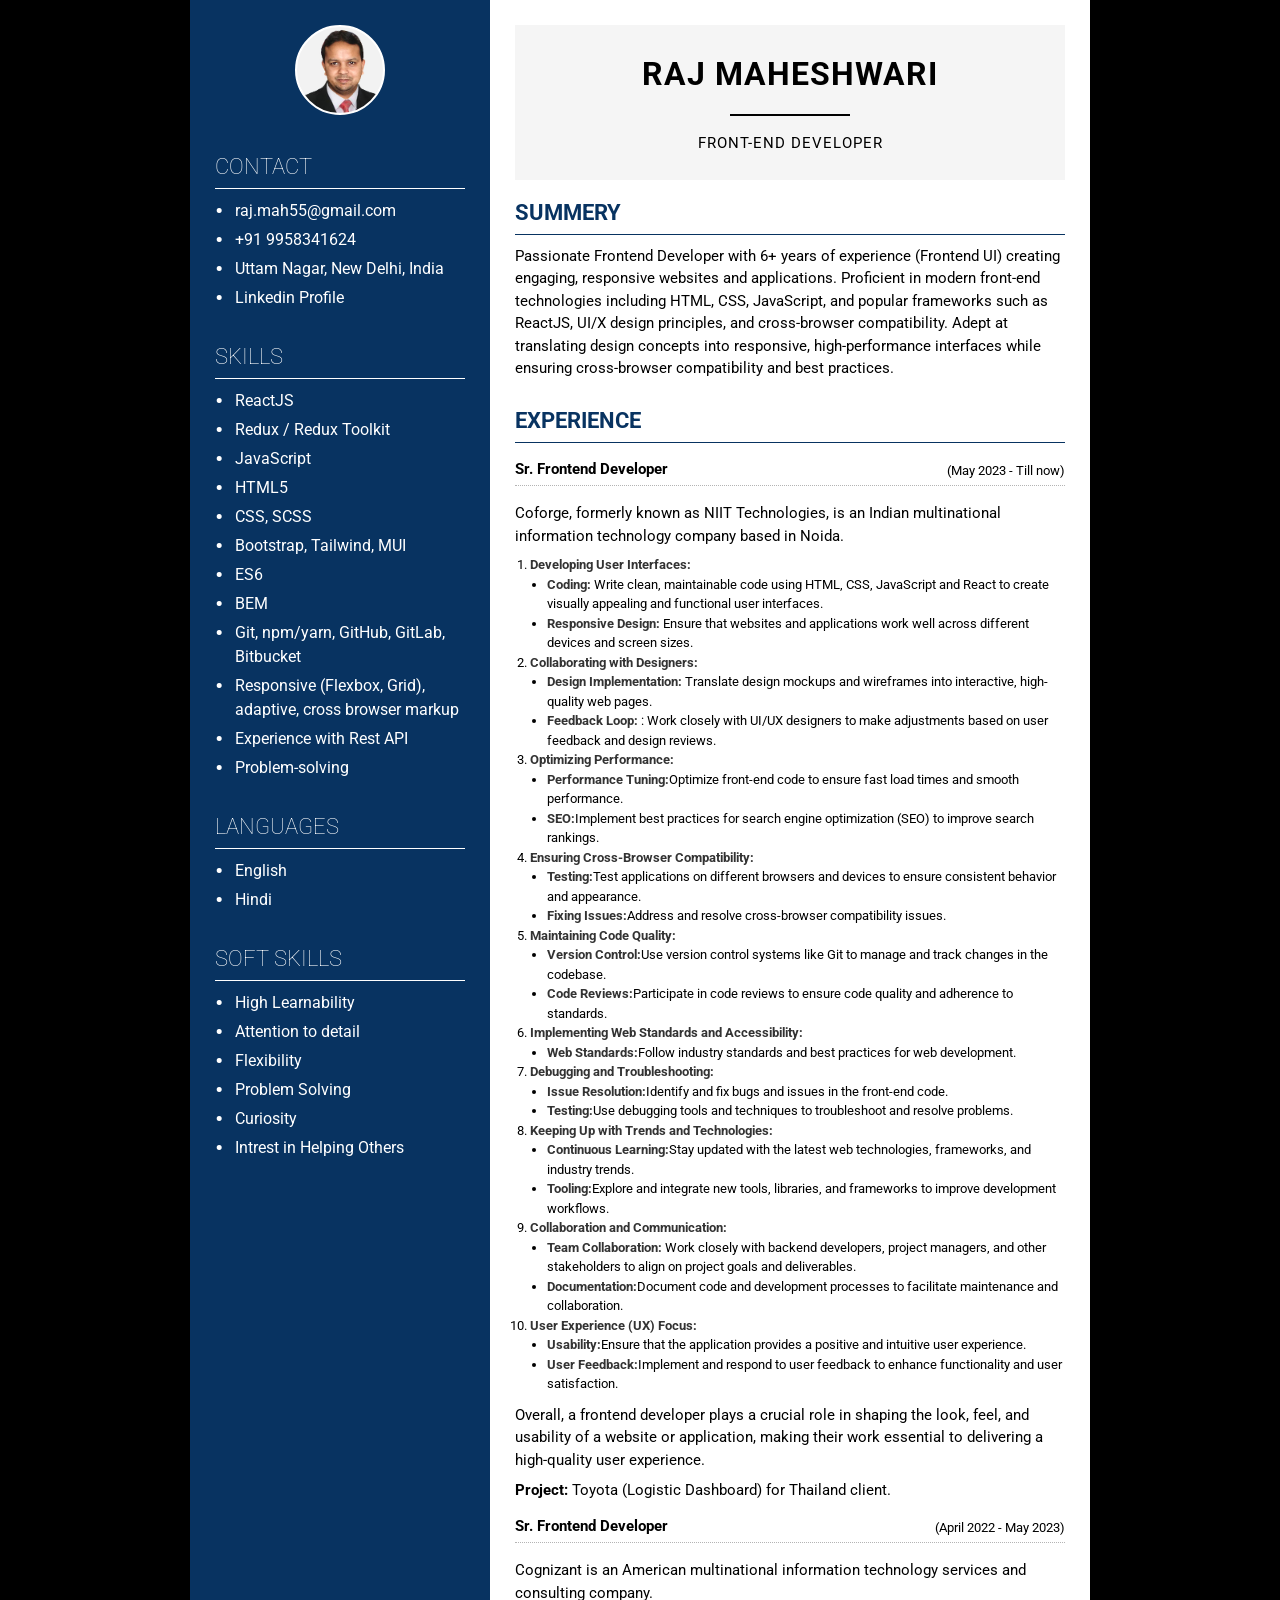
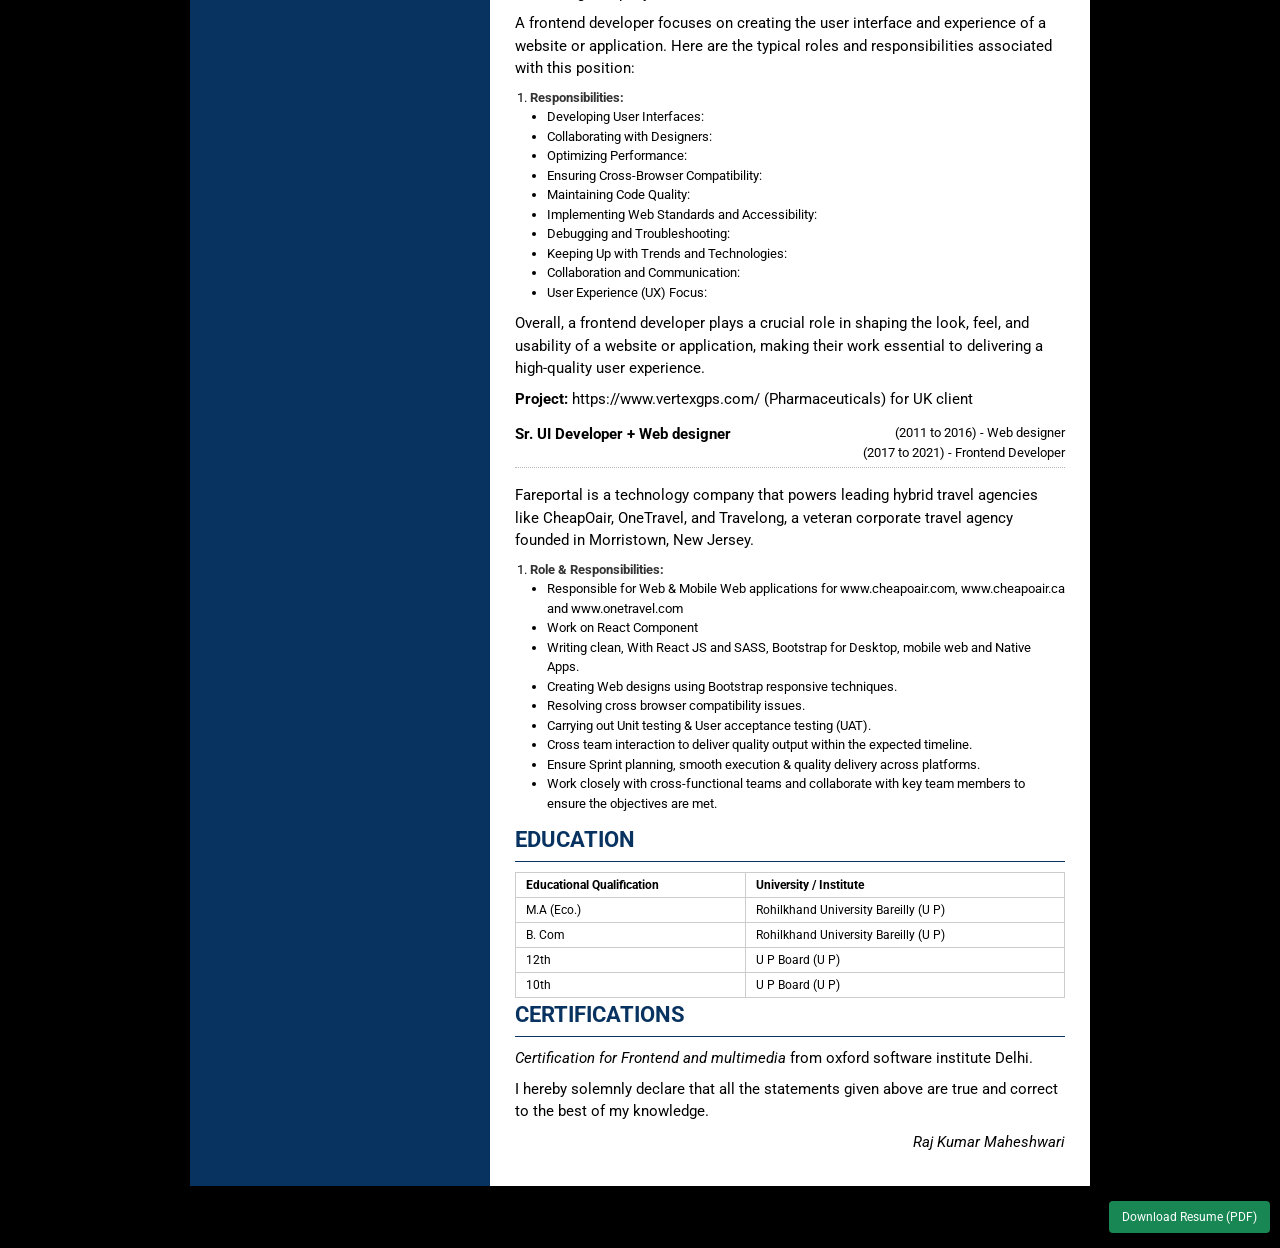
==== index.html @ e722a9d8 "index file" ====
<!DOCTYPE html>
<html lang="en">

<head>
    <meta charset="UTF-8">
    <meta name="viewport" content="width=device-width, initial-scale=1.0">
    <title>Resume: Raj Kumar Maheshwari</title>
    <link rel="stylesheet" href="resume.css">
</head>

<body>
    <main id="content">
        <section>
            <aside>
                <div class="left__block left__block--img--set">
                    <div class="profile__photo" title="Raj Maheshwari"></div>
                    <!-- <img src="./Raj-photo2.jpg" alt="" class="left__block--img" /> -->
                </div>
                <div class="left__block left__block--contact--sec">
                    <h3>CONTACT</h3>
                    <ul class="contact--sec">
                        <li>raj.mah55@gmail.com</li>
                        <li>+91 9958341624</li>
                        <li>Uttam Nagar, New Delhi, India</li>
                        <li><a href="https://www.linkedin.com/in/raj-maheshwari-48b32923/" target="_blank">Linkedin Profile</a> </li>
                    </ul>
                </div>
                <div class="left__block left__block--contact--sec list--mod">
                    <h3>Skills</h3>
                    <ul>
                        <li>ReactJS</li>
                        <li>Redux / Redux Toolkit</li>
                        <li>JavaScript</li>
                        <li>HTML5</li>
                        <li>CSS, SCSS</li>
                        <li>Bootstrap, Tailwind, MUI</li>
                        <li>ES6</li>
                        <li>BEM</li>
                        <li>Git, npm/yarn, GitHub, GitLab, Bitbucket</li>
                        <li>Responsive (Flexbox, Grid), adaptive, cross browser markup</li>
                        <li>Experience with Rest API</li>
                        <li>Problem-solving</li>
                    </ul>
                </div>
                <div class="left__block left__block--contact--sec">
                    <h3>Languages</h3>
                    <ul>
                        <li>English</li>
                        <li>Hindi</li>

                    </ul>
                </div>
                <div class="left__block left__block--contact--sec">
                    <h3>Soft Skills</h3>
                    <ul>
                        <li>High Learnability</li>
                        <li>Attention to detail</li>
                        <li>Flexibility</li>
                        <li>Problem Solving</li>
                        <li>Curiosity</li>
                        <li>Intrest in Helping Others</li>

                    </ul>
                </div>
            </aside>
            <aside>
                <div class="name__block">
                    <h1>Raj Maheshwari</h1>
                    <span></span>
                    <p>FRONT-END DEVELOPER</p>
                </div>
                <div class="summery__block">
                    <h3>Summery</h1>
                        <p>Passionate Frontend Developer with 6+ years of experience (Frontend UI) creating engaging,
                            responsive websites and applications. Proficient in modern front-end technologies including
                            HTML, CSS, JavaScript, and popular frameworks such as ReactJS, UI/X design principles, and
                            cross-browser compatibility. Adept at translating design concepts into responsive,
                            high-performance interfaces while ensuring cross-browser compatibility and best practices.
                        </p>
                </div>
                <div class="summery__block">
                    <h3>Experience</h1>
                        <div class="positin__block heading--block">
                            <div>Sr. Frontend Developer<br /><img
                                    src="	https://www.coforge.com/hubfs/website-assets/coforge-logo.svg"
                                    class="logo-coforge" alt=""></div>
                            <div> (May 2023 - Till now)</div>
                        </div>
                        <p>Coforge, formerly known as NIIT Technologies, is an Indian multinational information
                            technology company based in Noida. </p>
                        <ol ty>
                            <li><strong>Developing User Interfaces:</strong>
                                <ul>
                                    <li><strong>Coding:</strong> Write clean, maintainable code using HTML, CSS,
                                        JavaScript and React to create visually appealing and functional user
                                        interfaces.
                                    </li>
                                    <li> <strong>Responsive Design:</strong> Ensure that websites and applications work
                                        well across different devices and screen sizes.</li>
                                </ul>

                            </li>
                            <li><strong>Collaborating with Designers:</strong>
                                <ul>
                                    <li><strong>Design Implementation:</strong> Translate design mockups and wireframes
                                        into interactive, high-quality web pages.</li>
                                    <li> <strong>Feedback Loop:</strong> : Work closely with UI/UX designers to make
                                        adjustments based on user feedback and design reviews.</li>
                                </ul>
                            </li>
                            <li><strong>Optimizing Performance:</strong>
                                <ul>
                                    <li><strong>Performance Tuning:</strong>Optimize front-end code to ensure fast load
                                        times and smooth performance.</li>
                                    <li> <strong>SEO:</strong>Implement best practices for search engine optimization
                                        (SEO) to improve search rankings.</li>
                                </ul>
                            </li>
                            <li><strong>Ensuring Cross-Browser Compatibility:</strong>
                                <ul>
                                    <li><strong>Testing:</strong>Test applications on different browsers and devices to
                                        ensure consistent behavior and appearance.</li>
                                    <li> <strong>Fixing Issues:</strong>Address and resolve cross-browser compatibility
                                        issues.</li>
                                </ul>
                            </li>
                            <li><strong>Maintaining Code Quality:</strong>
                                <ul>
                                    <li><strong>Version Control:</strong>Use version control systems like Git to manage
                                        and track changes in the codebase.</li>
                                    <li> <strong>Code Reviews:</strong>Participate in code reviews to ensure code
                                        quality and adherence to standards.</li>
                                </ul>
                            </li>
                            <li><strong>Implementing Web Standards and Accessibility:</strong>
                                <ul>
                                    <li><strong>Web Standards:</strong>Follow industry standards and best practices for
                                        web development.</li>
                                </ul>
                            </li>
                            <li><strong>Debugging and Troubleshooting:</strong>
                                <ul>
                                    <li><strong>Issue Resolution:</strong>Identify and fix bugs and issues in the
                                        front-end code.</li>
                                    <li> <strong>Testing:</strong>Use debugging tools and techniques to troubleshoot and
                                        resolve problems.</li>
                                </ul>
                            </li>
                            <li><strong>Keeping Up with Trends and Technologies:</strong>
                                <ul>
                                    <li><strong>Continuous Learning:</strong>Stay updated with the latest web
                                        technologies, frameworks, and industry trends.</li>
                                    <li> <strong>Tooling:</strong>Explore and integrate new tools, libraries, and
                                        frameworks to improve development workflows.</li>
                                </ul>
                            </li>
                            <li><strong>Collaboration and Communication:</strong>
                                <ul>
                                    <li><strong>Team Collaboration: </strong>Work closely with backend developers,
                                        project managers, and other stakeholders to align on project goals and
                                        deliverables.</li>
                                    <li> <strong>Documentation:</strong>Document code and development processes to
                                        facilitate maintenance and collaboration.</li>
                                </ul>
                            </li>
                            <li><strong>User Experience (UX) Focus:</strong>
                                <ul>
                                    <li><strong>Usability:</strong>Ensure that the application provides a positive and
                                        intuitive user experience.</li>
                                    <li> <strong>User Feedback:</strong>Implement and respond to user feedback to
                                        enhance functionality and user satisfaction.</li>
                                </ul>
                            </li>
                        </ol>
                        <p>Overall, a frontend developer plays a crucial role in shaping the look, feel, and usability
                            of a website or application, making their work essential to delivering a high-quality user
                            experience.</p>
                        <p><strong>Project: </strong>Toyota (Logistic Dashboard) for Thailand client.</p>
                        <div class="positin__block heading--block">
                            <div>Sr. Frontend Developer<br /><img
                                    src="	https://cognizant.scene7.com/is/content/cognizant/COG-Logo-2022-1?fmt=png-alpha"
                                    style="width:100px" alt=''></div>
                            <div>(April 2022 - May 2023)</div>
                        </div>
                        <p>Cognizant is an American multinational information technology services and consulting
                            company.</p>
                        <p>A frontend developer focuses on creating the user interface and experience of a website or
                            application. Here are the typical roles and responsibilities associated with this position:
                        </p>
                        <ol>
                            <li><strong>Responsibilities:</strong>
                                <ul>
                                    <li>Developing User Interfaces:</li>
                                    <li>Collaborating with Designers:</li>
                                    <li>Optimizing Performance:</li>
                                    <li>Ensuring Cross-Browser Compatibility:</li>
                                    <li>Maintaining Code Quality:</li>
                                    <li>Implementing Web Standards and Accessibility:</li>
                                    <li>Debugging and Troubleshooting:</li>
                                    <li>Keeping Up with Trends and Technologies:</li>
                                    <li>Collaboration and Communication:</li>
                                    <li>User Experience (UX) Focus:</li>
                                </ul>
                            </li>
                        </ol>
                        <p>Overall, a frontend developer plays a crucial role in shaping the look, feel, and usability
                            of a website or application, making their work essential to delivering a high-quality user
                            experience.</p>
                        <p><strong>Project:</strong> https://www.vertexgps.com/ (Pharmaceuticals) for UK client</p>

                        <div class="positin__block heading--block">
                            <div>Sr. UI Developer + Web designer<br /><img
                                    src="https://www.fareportal.com/wp-content/uploads/2013/04/fp-logo.png"
                                    style="width:100px" alt=''></div>
                            <div>(2011 to 2016) - Web designer<br>(2017 to 2021) - Frontend Developer</div>
                        </div>
                        <p>Fareportal is a technology company that powers leading hybrid travel agencies like CheapOair,
                            OneTravel, and Travelong, a veteran corporate travel agency founded in Morristown, New
                            Jersey.</p>
                        <ol>
                            <li><strong>Role & Responsibilities:</strong>
                                <ul>
                                    <li>Responsible for Web & Mobile Web applications for www.cheapoair.com,
                                        www.cheapoair.ca and www.onetravel.com </li>
                                    <li>Work on React Component </li>
                                    <li>Writing clean, With React JS and SASS, Bootstrap for Desktop, mobile web and
                                        Native Apps.</li>
                                    <li>Creating Web designs using Bootstrap responsive techniques.</li>
                                    <li>Resolving cross browser compatibility issues.</li>
                                    <li>Carrying out Unit testing & User acceptance testing (UAT).</li>
                                    <li>Cross team interaction to deliver quality output within the expected timeline.
                                    </li>
                                    <li>Ensure Sprint planning, smooth execution & quality delivery across platforms.
                                    </li>
                                    <li>Work closely with cross-functional teams and collaborate with key team members
                                        to ensure the objectives are met.</li>

                                </ul>
                            </li>
                        </ol>
                        <h3>Education</h1>
                            <table style="width:100%">
                                <tr>
                                    <th>Educational Qualification</th>
                                    <th>University / Institute </th>
                                </tr>
                                <tr>
                                    <td>M.A (Eco.)</td>
                                    <td>Rohilkhand University Bareilly (U P)</td>
                                </tr>
                                <tr>
                                    <td>B. Com </td>
                                    <td>Rohilkhand University Bareilly (U P)</td>
                                </tr>
                                <tr>
                                    <td>12th</td>
                                    <td>U P Board (U P)</td>
                                </tr>
                                <tr>
                                    <td>10th</td>
                                    <td>U P Board (U P)</td>
                                </tr>
                            </table>
                            <h3>Certifications</h3>
                            <p><i>Certification for Frontend and multimedia </i> from oxford software institute Delhi.
                            </p>
                            <p>I hereby solemnly declare that all the statements given above are true and correct to the
                                best of my knowledge. </p>
                            <p style="text-align: right;"><i>Raj Kumar Maheshwari</i></p>
                </div>
            </aside>
        </section>
    </main>
    <div class="download">
        <button id="download" class="download-btn">Download Resume (PDF)</button>
    </div>
    
    <script src="https://cdnjs.cloudflare.com/ajax/libs/html2pdf.js/0.10.1/html2pdf.bundle.min.js"></script>

    <script>
         document.getElementById('download').addEventListener('click', function() {
            const element = document.getElementById('content');
            html2pdf()
                .from(element)
                .set({
                    margin: [5, 2, 2, 2],
                    filename: 'Rajkumar_CV_Frontend_dev.pdf',
                    html2canvas: { scale: 1, scrollY: 0 },
                    jsPDF: { unit: 'mm', format: 'a4',},
                    pagebreak: { after: '.page-break' }   
                })
                .save();
        });
    </script>
</body>

</html>
---- resume.css ----
@import url('https://fonts.googleapis.com/css?family=Roboto');
/* Remove default margin and padding for all elements */
* {
    margin: 0;
    padding: 0;
    box-sizing: border-box;
}

body{
    background-color: black;
    font-family: 'Roboto', sans-serif; 
    font-weight: normal;
    margin: 0;
    padding: 0;
}
/* Set default font and line height */
html {
    font-size: 100%; /* 16px by default */
    line-height: 1.5;
}

/* Remove list styles */
ul {
    list-style: none;
}

/* Remove border for images */
img {
    max-width: 100%;
    height: auto;
    display: block; /* Removes bottom space */
}

/* Remove default styles for links */
a {
    text-decoration: none;
    color: inherit; /* Use the inherited color */
}

/* Set default table styles */
table {
    border-collapse: collapse;
    border-spacing: 0;
}

/* Remove default styles for form elements */
button, input, textarea {
    font-family: inherit; /* Use the inherited font */
    font-size: inherit; /* Use the inherited font size */
}

/* Remove default fieldset styles */
fieldset {
    border: none;
    padding: 0;
}

/* Set default focus outline for accessibility */
:focus {
    outline: none; /* Remove outline */
}

:focus-visible {
    outline: 2px solid #007BFF; /* Custom outline for accessibility */
}


main{
    max-width: 900px;
    background-color: white;
    margin: 0 auto;
    
}
main section{
    display: grid;
    grid-template-columns: 300px 1fr;
}
main aside:first-child{
    width: 300px;
    background-color: #083361;
    color: white;
    padding-bottom: 25px;
}

.profile__photo{
    background: url(./Raj-photo2.jpg) left top no-repeat;
    width: 90px;
    height: 90px;
    background-size: cover;
    border-radius: 50%;
    border: 2px solid #fff;
}
.left__block--img--set{
    display: grid;
    justify-content: center;
    padding: 25px 0 10px;
}
.left__block--img{
    width: 100px;
    border: 2px solid white;
    border-radius: 10px;
    overflow: hidden;
}
.left__block--contact--sec{
    padding: 25px 25px 0 ;
}
.left__block--contact--sec h3{
    text-transform: uppercase;
    border-bottom: 1px solid #fff;
    margin: 0 0 10px;
    padding: 0 0 5px;
    font-size: 22px;
    font-weight: 100;
}
.left__block--contact--sec li{
    padding: 0 0 5px 20px;
    font-size: 16px;
    position: relative;
}
.left__block--contact--sec li::before{
    content: '\2022';
    font-size: 25px;
    position: absolute;
    left: 0;
    top: -6px;
}
/* .left__block--contact--sec .contact--sec li::before{
    
} */
/* .left__block--contact--sec .contact--sec  li:nth-of-type(1)::before{
    content: '\2709';
}
.left__block--contact--sec .contact--sec li:nth-of-type(2)::before{
    content: '\260E';
}
.left__block--contact--sec .contact--sec li:nth-of-type(3)::before{
    content: '\260E';
}
.left__block--contact--sec .contact--sec li:nth-of-type(4)::before{
    content: '\260E';
} */

/* right block */
main aside:last-child{
    padding: 25px;
    font-size: 15px;
}
.name__block{
    background-color: #f5f5f5;
    display: grid;
    justify-content: center;
    align-items: center;
    padding: 25px 0;
    text-align: center;
    letter-spacing: 1px;
}
.name__block h1{
    font-size: 32px;
    text-transform: uppercase;
}
.name__block span{
    display: grid;
    height: 2px;
    background-color: black; width: 120px;
    margin: 16px auto;
}
.summery__block{
    padding-top: 16px;
}
.summery__block h3{
    text-transform: uppercase;
    border-bottom: 1px solid #083361;
    margin: 0 0 10px;
    padding: 0 0 5px;
    font-size: 22px;
    color: #083361;
}
.positin__block{
    display: grid;
    grid-template-columns: 1fr 1fr;
    margin-bottom: 16px;
}
.positin__block div:first-child{
    font-weight: bold;
}
.positin__block div:last-child{
    text-align: right;
    font-size: 13px;
    display: grid;
    align-items: end;
}
.summery__block p{
    margin-bottom: 8px;
}
.summery__block ol{
    margin-left: 15px;
    margin-bottom: 10px;
    font-size: 13px;
}
.summery__block ol strong{
    color: #333;
}
.summery__block ol li ul li{
    list-style-type: disc;
    margin-left: 17px;
}
.heading--block{
    /* background-color: #e3e3e3; */
    padding: 5px 0;
    border-bottom: 1px dotted #b4b4b4;
}
.logo-coforge{
    width:60px
}
table, th, td {
    border: 1px solid rgb(204, 204, 204);
    border-collapse: collapse;
    font-size: 12px;
    text-align: left;
  }
  table td, table th{
    padding: 3px 0 3px 10px;
  }
  .download{
    text-align: right;
    padding: 15px 10px 15px;
  }
  .download-btn{
    color: #fff;
    background-color: #198754;
    border-color: #198754;
    display: inline-block;
    font-weight: 400;
    line-height: 1.5;
    color: #ffffff;
    text-align: center;
    text-decoration: none;
    vertical-align: middle;
    cursor: pointer;
    border: 1px solid transparent;
    padding: .375rem .75rem;
    font-size: 12px;
    border-radius: .25rem;
  }
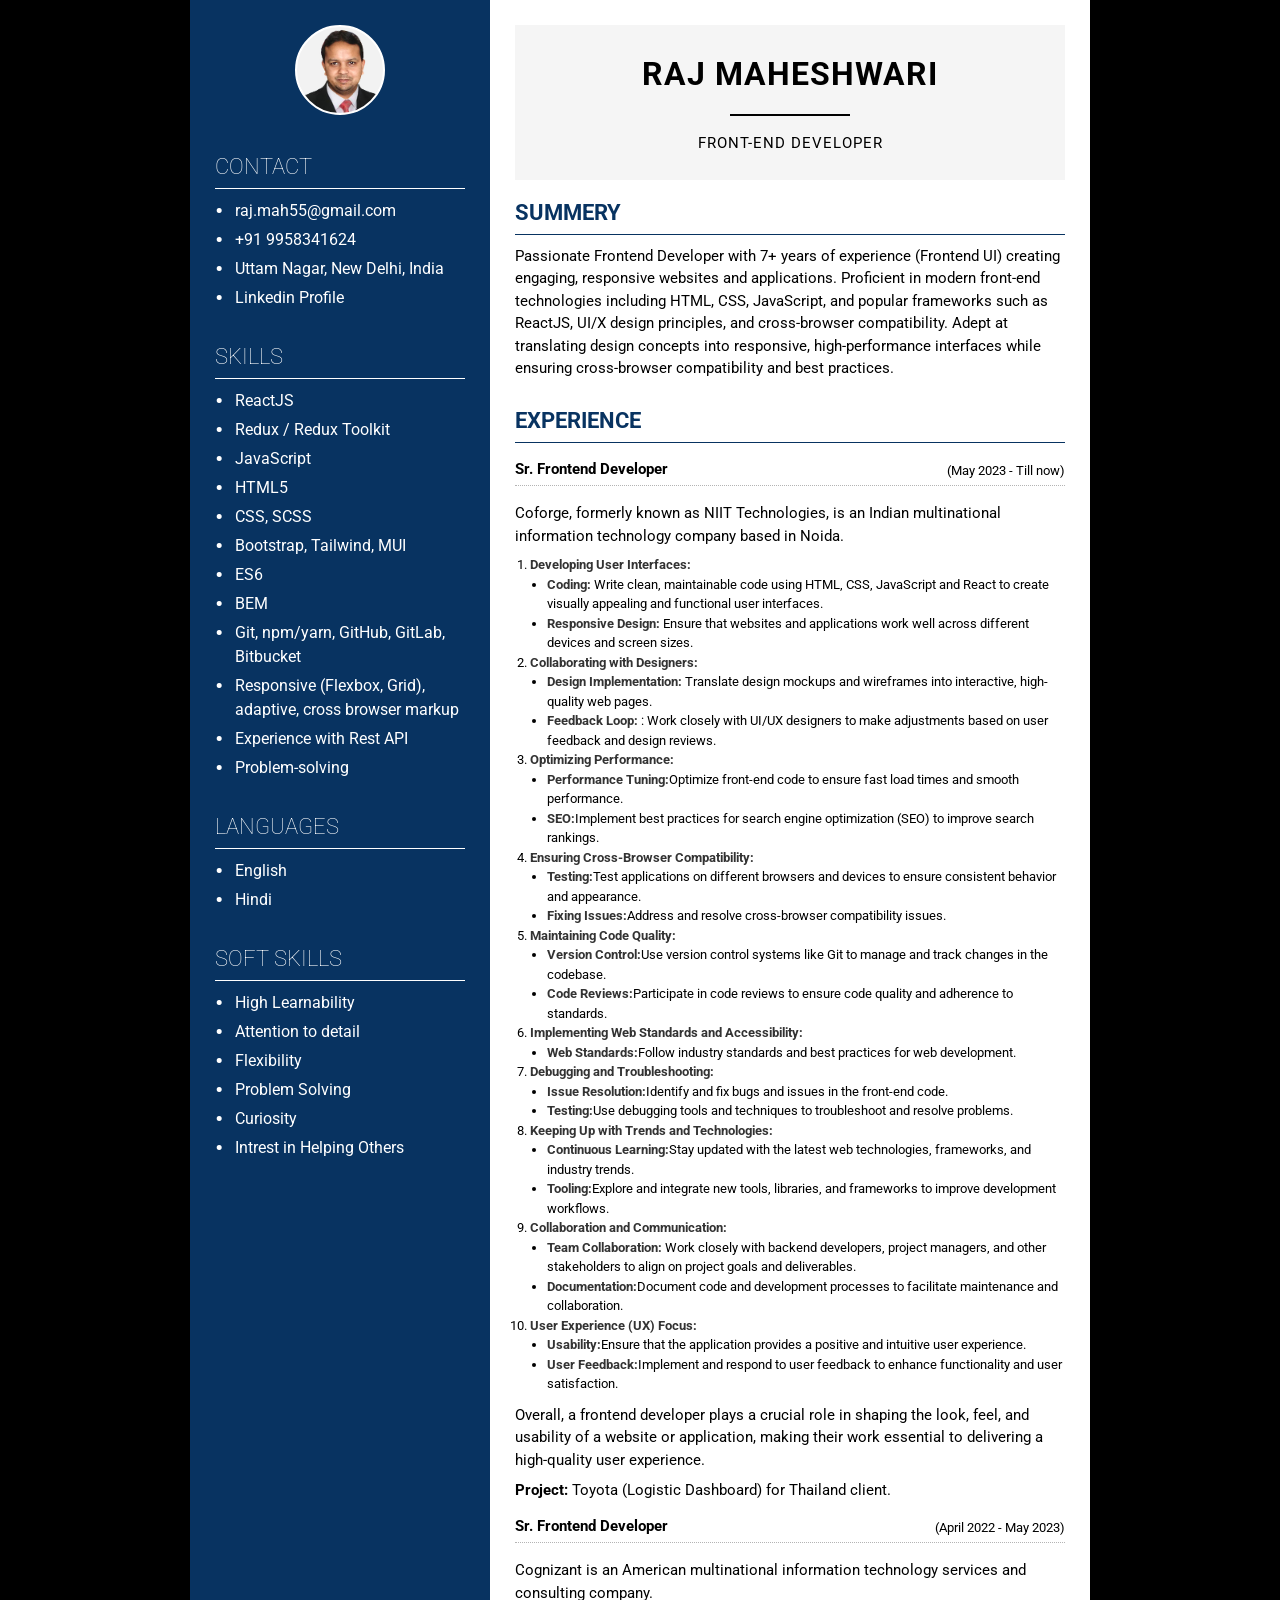
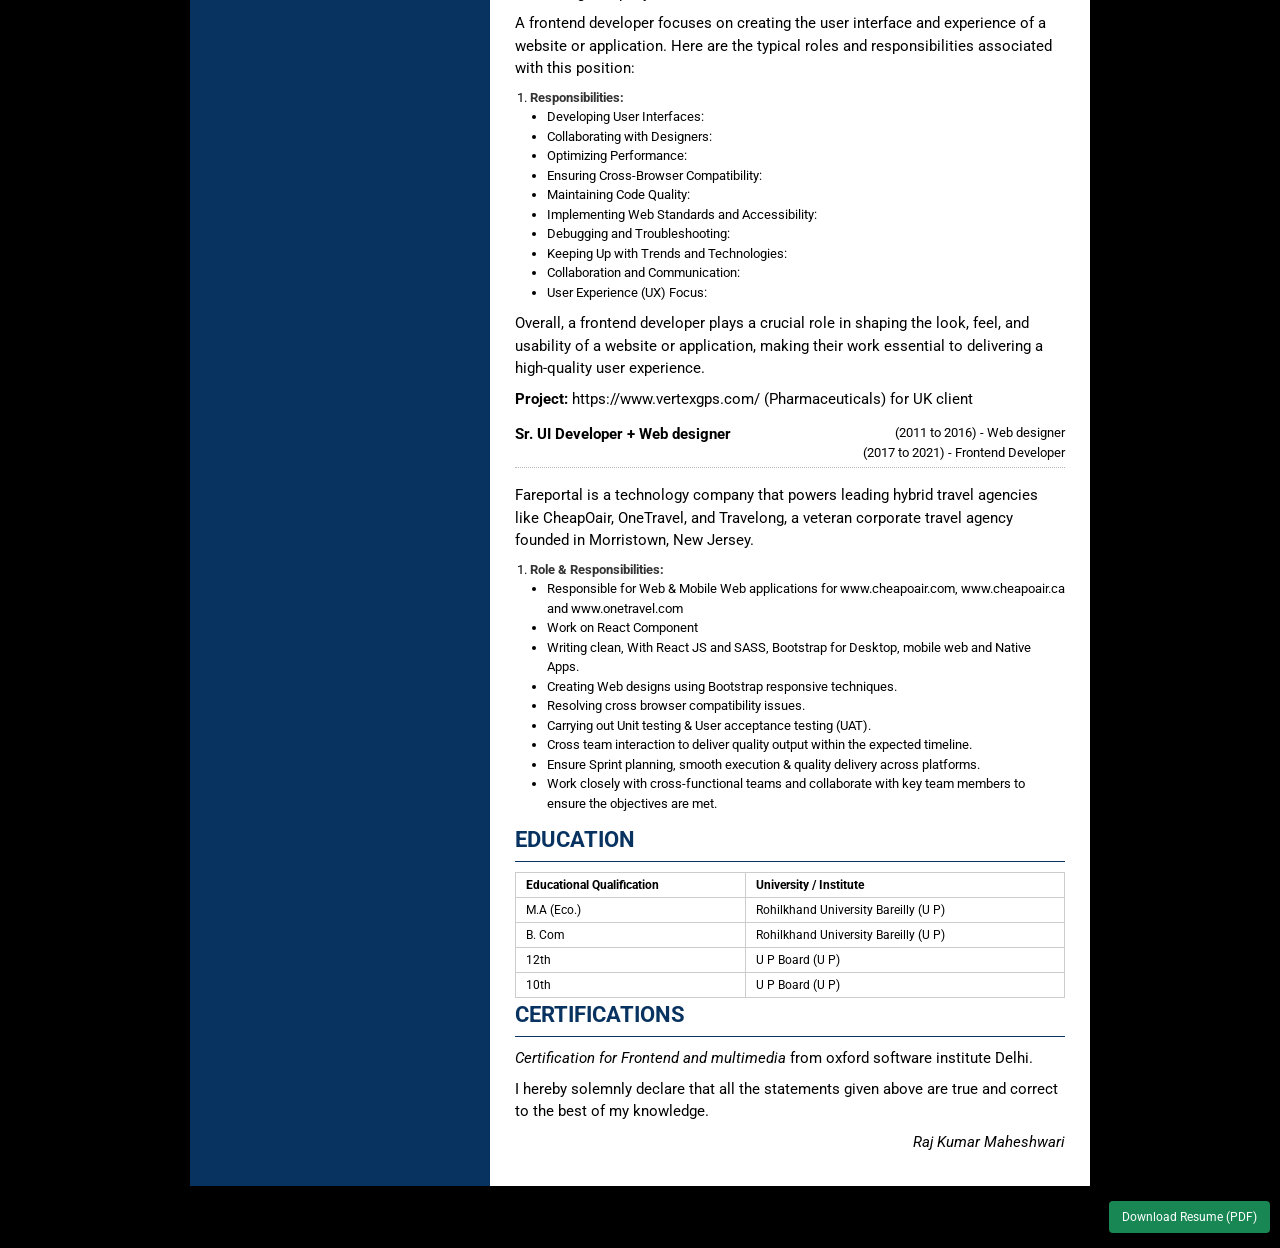
==== commit 704cc746: "Update index.html" ====
--- a/index.html
+++ b/index.html
@@ -71,7 +71,7 @@
                 </div>
                 <div class="summery__block">
                     <h3>Summery</h1>
-                        <p>Passionate Frontend Developer with 6+ years of experience (Frontend UI) creating engaging,
+                        <p>Passionate Frontend Developer with 7+ years of experience (Frontend UI) creating engaging,
                             responsive websites and applications. Proficient in modern front-end technologies including
                             HTML, CSS, JavaScript, and popular frameworks such as ReactJS, UI/X design principles, and
                             cross-browser compatibility. Adept at translating design concepts into responsive,
@@ -294,4 +294,4 @@
     </script>
 </body>
 
-</html>+</html>
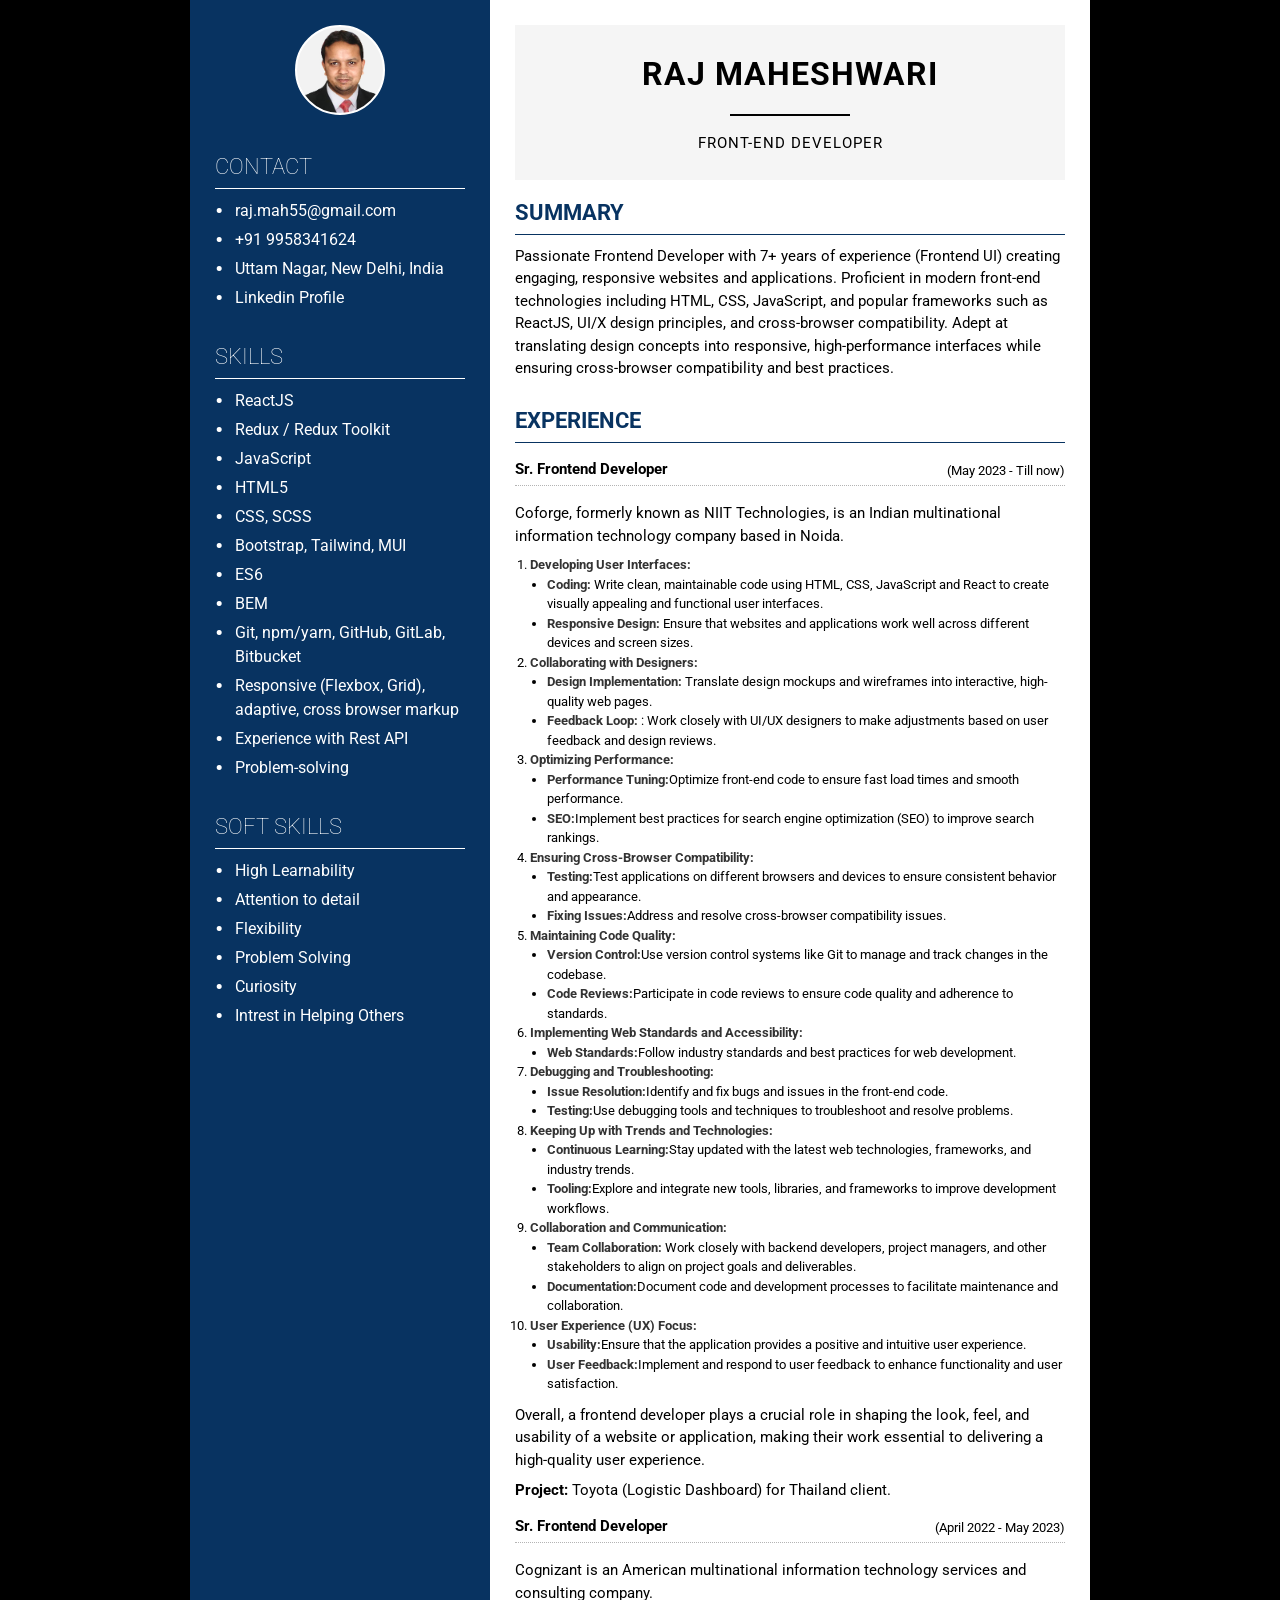
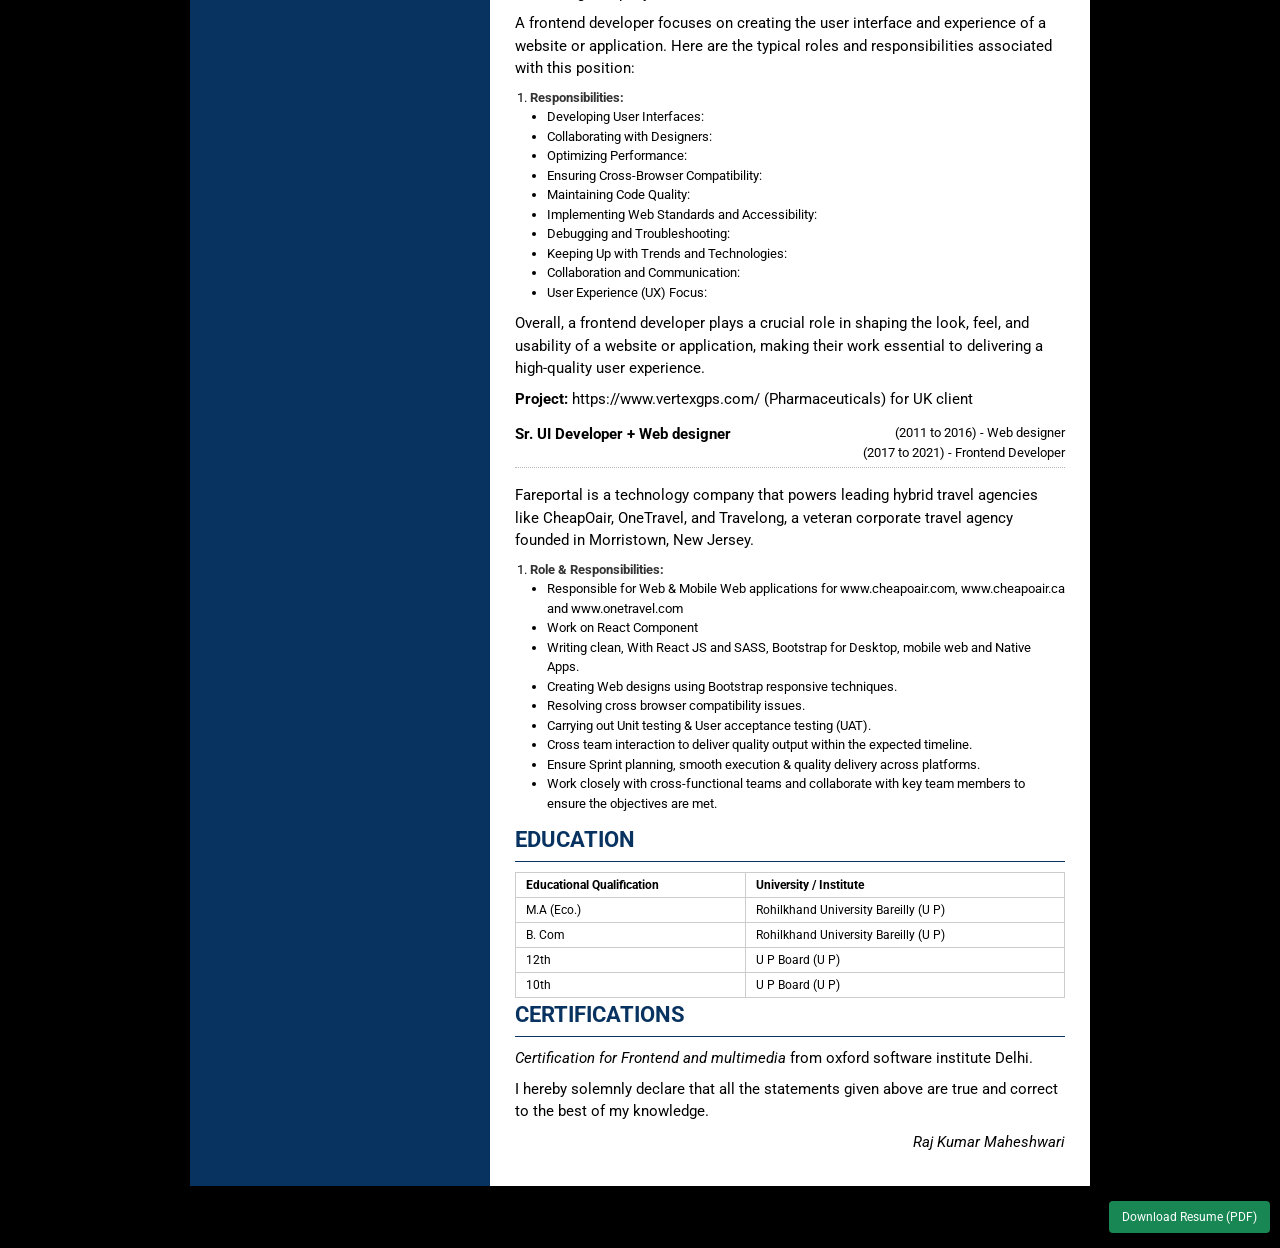
==== commit 9fadbc33: "Update index.html" ====
--- a/index.html
+++ b/index.html
@@ -42,14 +42,14 @@
                         <li>Problem-solving</li>
                     </ul>
                 </div>
-                <div class="left__block left__block--contact--sec">
+               <!-- <div class="left__block left__block--contact--sec">
                     <h3>Languages</h3>
                     <ul>
                         <li>English</li>
                         <li>Hindi</li>
 
                     </ul>
-                </div>
+                </div>-->
                 <div class="left__block left__block--contact--sec">
                     <h3>Soft Skills</h3>
                     <ul>
@@ -70,7 +70,7 @@
                     <p>FRONT-END DEVELOPER</p>
                 </div>
                 <div class="summery__block">
-                    <h3>Summery</h1>
+                    <h3>Summary</h1>
                         <p>Passionate Frontend Developer with 7+ years of experience (Frontend UI) creating engaging,
                             responsive websites and applications. Proficient in modern front-end technologies including
                             HTML, CSS, JavaScript, and popular frameworks such as ReactJS, UI/X design principles, and
